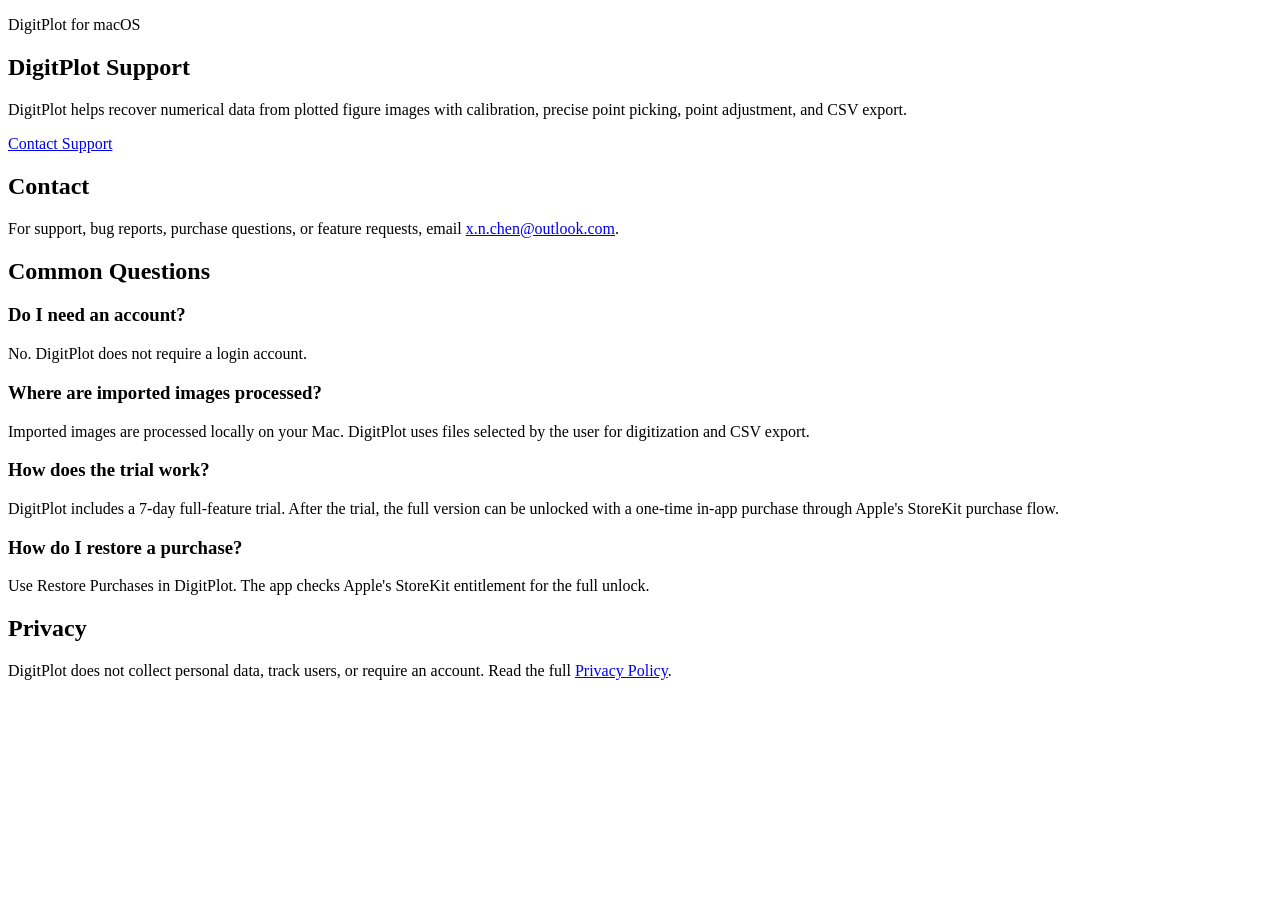
==== index.html @ 876b4fdb "Create index.html" ====
<!doctype html>
<html lang="en">
  <head>
    <meta charset="utf-8">
    <meta name="viewport" content="width=device-width, initial-scale=1">
    <title>DigitPlot Support</title>
    <meta
      name="description"
      content="Support information for DigitPlot, a macOS app for digitizing data from figure images."
    >
    <link rel="stylesheet" href="styles.css">
  </head>
  <body>
    <main>
      <section class="hero">
        <div class="app-icon" aria-hidden="true">
          <span></span>
        </div>
        <div>
          <p class="eyebrow">DigitPlot for macOS</p>
          <h1>DigitPlot Support</h1>
          <p class="lead">
            DigitPlot helps recover numerical data from plotted figure images with
            calibration, precise point picking, point adjustment, and CSV export.
          </p>
          <a class="primary-link" href="mailto:x.n.chen@outlook.com">Contact Support</a>
        </div>
      </section>

      <section>
        <h2>Contact</h2>
        <p>
          For support, bug reports, purchase questions, or feature requests, email
          <a href="mailto:x.n.chen@outlook.com">x.n.chen@outlook.com</a>.
        </p>
      </section>

      <section>
        <h2>Common Questions</h2>
        <div class="qa">
          <h3>Do I need an account?</h3>
          <p>No. DigitPlot does not require a login account.</p>
        </div>
        <div class="qa">
          <h3>Where are imported images processed?</h3>
          <p>
            Imported images are processed locally on your Mac. DigitPlot uses files
            selected by the user for digitization and CSV export.
          </p>
        </div>
        <div class="qa">
          <h3>How does the trial work?</h3>
          <p>
            DigitPlot includes a 7-day full-feature trial. After the trial, the full
            version can be unlocked with a one-time in-app purchase through Apple's
            StoreKit purchase flow.
          </p>
        </div>
        <div class="qa">
          <h3>How do I restore a purchase?</h3>
          <p>
            Use Restore Purchases in DigitPlot. The app checks Apple's StoreKit
            entitlement for the full unlock.
          </p>
        </div>
      </section>

      <section>
        <h2>Privacy</h2>
        <p>
          DigitPlot does not collect personal data, track users, or require an
          account. Read the full <a href="privacy.html">Privacy Policy</a>.
        </p>
      </section>
    </main>
  </body>
</html>
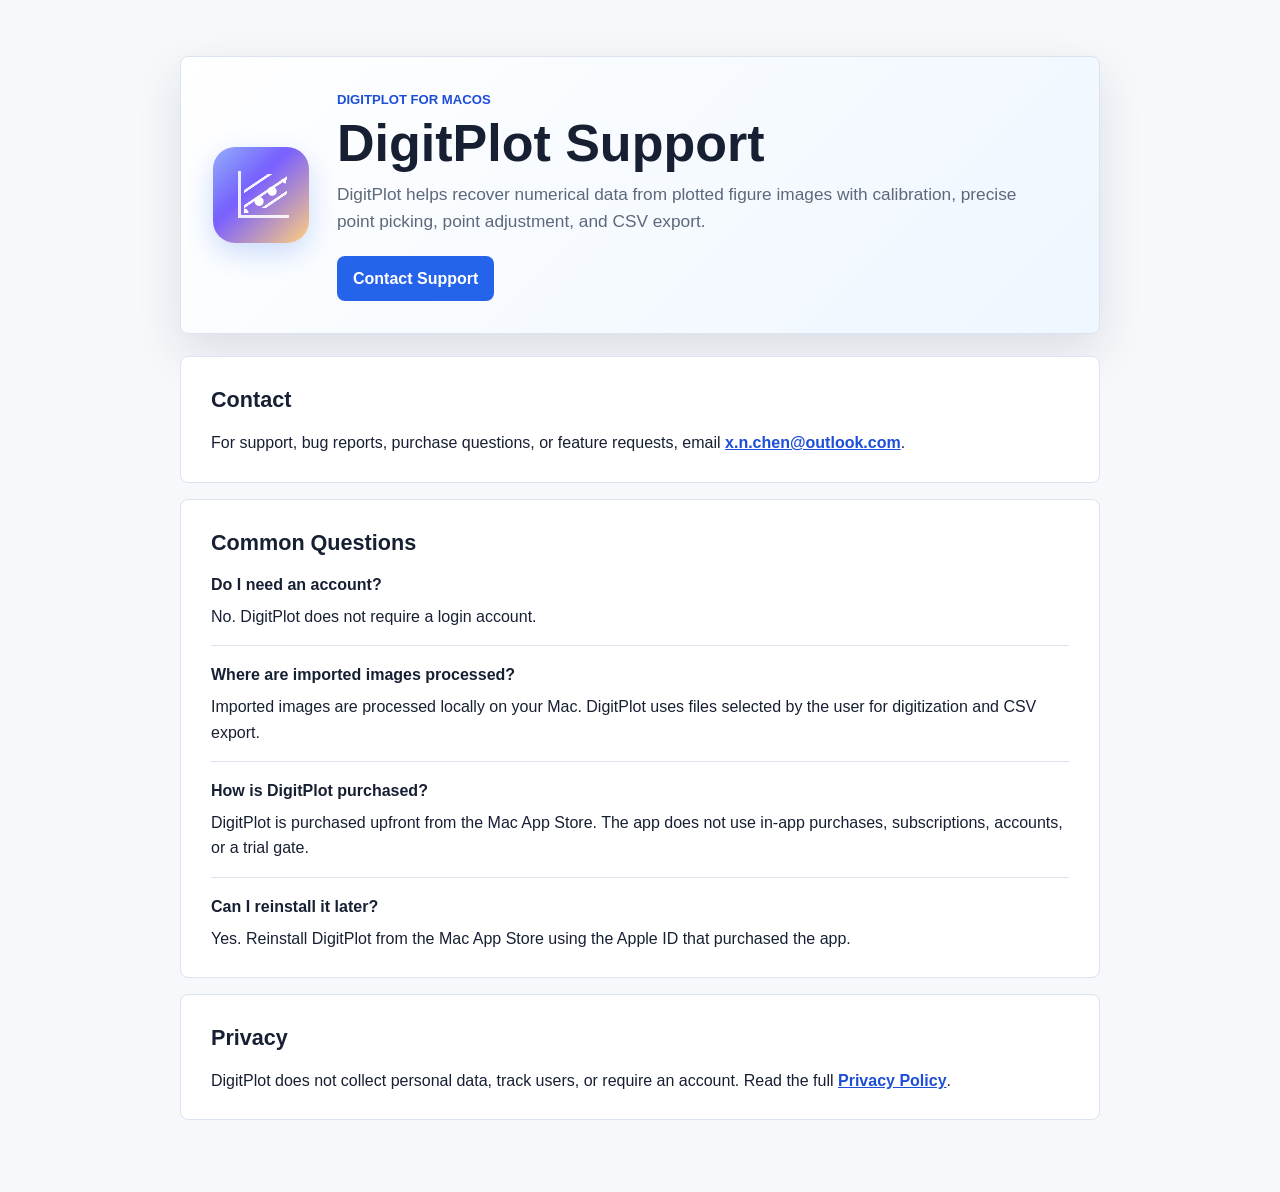
==== commit dcbdd270: "Update DigitPlot purchase model copy" ====
--- a/index.html
+++ b/index.html
@@ -49,18 +49,17 @@
           </p>
         </div>
         <div class="qa">
-          <h3>How does the trial work?</h3>
+          <h3>How is DigitPlot purchased?</h3>
           <p>
-            DigitPlot includes a 7-day full-feature trial. After the trial, the full
-            version can be unlocked with a one-time in-app purchase through Apple's
-            StoreKit purchase flow.
+            DigitPlot is purchased upfront from the Mac App Store. The app does not
+            use in-app purchases, subscriptions, accounts, or a trial gate.
           </p>
         </div>
         <div class="qa">
-          <h3>How do I restore a purchase?</h3>
+          <h3>Can I reinstall it later?</h3>
           <p>
-            Use Restore Purchases in DigitPlot. The app checks Apple's StoreKit
-            entitlement for the full unlock.
+            Yes. Reinstall DigitPlot from the Mac App Store using the Apple ID that
+            purchased the app.
           </p>
         </div>
       </section>
--- a/styles.css
+++ b/styles.css
@@ -0,0 +1,211 @@
+:root {
+  color-scheme: light;
+  --bg: #f6f8fb;
+  --panel: #ffffff;
+  --text: #172033;
+  --muted: #5d687a;
+  --line: #dbe3ee;
+  --accent: #2563eb;
+  --accent-dark: #1d4ed8;
+  --shadow: 0 18px 46px rgba(28, 42, 68, 0.12);
+}
+
+* {
+  box-sizing: border-box;
+}
+
+body {
+  margin: 0;
+  background: var(--bg);
+  color: var(--text);
+  font-family: -apple-system, BlinkMacSystemFont, "Segoe UI", sans-serif;
+  line-height: 1.6;
+}
+
+main {
+  width: min(920px, calc(100% - 40px));
+  margin: 0 auto;
+  padding: 56px 0 72px;
+}
+
+.hero {
+  display: grid;
+  grid-template-columns: 96px 1fr;
+  gap: 28px;
+  align-items: center;
+  padding: 32px;
+  margin-bottom: 22px;
+  background: linear-gradient(135deg, #ffffff 0%, #eef6ff 100%);
+  border: 1px solid var(--line);
+  border-radius: 8px;
+  box-shadow: var(--shadow);
+}
+
+.hero.compact {
+  margin-bottom: 28px;
+}
+
+.app-icon {
+  position: relative;
+  display: grid;
+  place-items: center;
+  width: 96px;
+  height: 96px;
+  border-radius: 22px;
+  background:
+    linear-gradient(135deg, rgba(255, 255, 255, 0.36), rgba(255, 255, 255, 0) 38%),
+    linear-gradient(135deg, #5b7cfa 0%, #7b61ff 42%, #ffcf7a 100%);
+  box-shadow: 0 10px 28px rgba(37, 99, 235, 0.22);
+}
+
+.app-icon::before,
+.app-icon::after,
+.app-icon span {
+  content: "";
+  position: absolute;
+  display: block;
+}
+
+.app-icon::before {
+  left: 25px;
+  bottom: 25px;
+  width: 48px;
+  height: 44px;
+  border-left: 3px solid rgba(255, 255, 255, 0.88);
+  border-bottom: 3px solid rgba(255, 255, 255, 0.88);
+}
+
+.app-icon::after {
+  left: 31px;
+  bottom: 30px;
+  width: 42px;
+  height: 34px;
+  background:
+    radial-gradient(circle at 0 100%, #ffffff 0 4px, transparent 5px),
+    radial-gradient(circle at 36% 66%, #ffffff 0 4px, transparent 5px),
+    radial-gradient(circle at 67% 36%, #ffffff 0 4px, transparent 5px),
+    radial-gradient(circle at 100% 0, #ffffff 0 4px, transparent 5px);
+}
+
+.app-icon span {
+  left: 31px;
+  bottom: 35px;
+  width: 43px;
+  height: 34px;
+  background:
+    linear-gradient(146deg, transparent 0 25%, rgba(255, 255, 255, 0.92) 26% 30%, transparent 31% 49%, rgba(255, 255, 255, 0.92) 50% 54%, transparent 55% 72%, rgba(255, 255, 255, 0.92) 73% 77%, transparent 78%);
+}
+
+.eyebrow {
+  margin: 0 0 6px;
+  color: var(--accent-dark);
+  font-size: 0.82rem;
+  font-weight: 700;
+  letter-spacing: 0;
+  text-transform: uppercase;
+}
+
+h1,
+h2,
+h3,
+p {
+  margin-top: 0;
+}
+
+h1 {
+  margin-bottom: 10px;
+  font-size: clamp(2rem, 5vw, 3.25rem);
+  line-height: 1.05;
+  letter-spacing: 0;
+}
+
+h2 {
+  margin-bottom: 12px;
+  font-size: 1.35rem;
+  letter-spacing: 0;
+}
+
+h3 {
+  margin-bottom: 6px;
+  font-size: 1rem;
+  letter-spacing: 0;
+}
+
+.lead {
+  max-width: 680px;
+  margin-bottom: 20px;
+  color: var(--muted);
+  font-size: 1.08rem;
+}
+
+section:not(.hero) {
+  padding: 26px 30px;
+  margin-top: 16px;
+  background: var(--panel);
+  border: 1px solid var(--line);
+  border-radius: 8px;
+}
+
+a {
+  color: var(--accent-dark);
+  font-weight: 650;
+}
+
+.primary-link {
+  display: inline-block;
+  padding: 10px 16px;
+  color: #ffffff;
+  text-decoration: none;
+  background: var(--accent);
+  border-radius: 8px;
+}
+
+.primary-link:hover {
+  background: var(--accent-dark);
+}
+
+.qa {
+  padding-top: 16px;
+  border-top: 1px solid var(--line);
+}
+
+.qa:first-of-type {
+  padding-top: 0;
+  border-top: 0;
+}
+
+.qa + .qa {
+  margin-top: 16px;
+}
+
+.qa p,
+section p:last-child {
+  margin-bottom: 0;
+}
+
+.footer-link {
+  margin: 24px 0 0;
+}
+
+@media (max-width: 640px) {
+  main {
+    width: min(100% - 28px, 920px);
+    padding-top: 28px;
+  }
+
+  .hero {
+    grid-template-columns: 1fr;
+    gap: 18px;
+    padding: 24px;
+  }
+
+  .app-icon {
+    width: 78px;
+    height: 78px;
+    border-radius: 18px;
+  }
+
+  section:not(.hero) {
+    padding: 22px;
+  }
+}
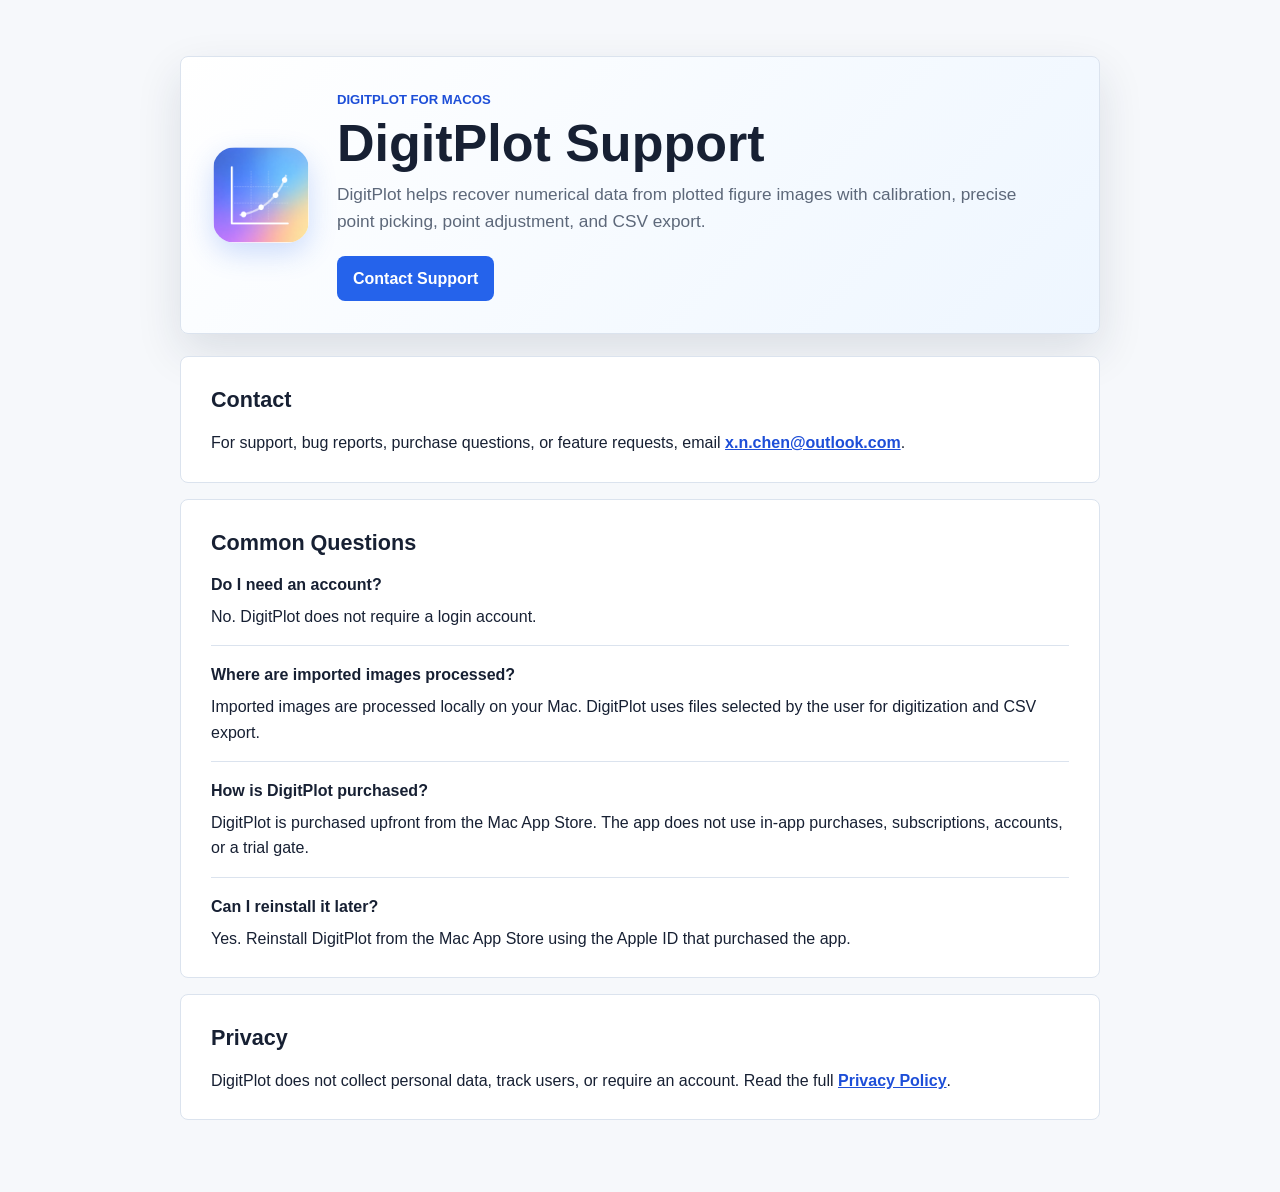
==== commit 115c1dad: "Use app icon on support pages" ====
--- a/index.html
+++ b/index.html
@@ -8,14 +8,14 @@
       name="description"
       content="Support information for DigitPlot, a macOS app for digitizing data from figure images."
     >
+    <link rel="icon" href="app-icon.png" type="image/png">
+    <link rel="apple-touch-icon" href="app-icon.png">
     <link rel="stylesheet" href="styles.css">
   </head>
   <body>
     <main>
       <section class="hero">
-        <div class="app-icon" aria-hidden="true">
-          <span></span>
-        </div>
+        <img class="app-icon" src="app-icon.png" alt="DigitPlot app icon">
         <div>
           <p class="eyebrow">DigitPlot for macOS</p>
           <h1>DigitPlot Support</h1>
--- a/styles.css
+++ b/styles.css
@@ -46,54 +46,11 @@
 }
 
 .app-icon {
-  position: relative;
-  display: grid;
-  place-items: center;
   width: 96px;
   height: 96px;
   border-radius: 22px;
-  background:
-    linear-gradient(135deg, rgba(255, 255, 255, 0.36), rgba(255, 255, 255, 0) 38%),
-    linear-gradient(135deg, #5b7cfa 0%, #7b61ff 42%, #ffcf7a 100%);
+  object-fit: cover;
   box-shadow: 0 10px 28px rgba(37, 99, 235, 0.22);
-}
-
-.app-icon::before,
-.app-icon::after,
-.app-icon span {
-  content: "";
-  position: absolute;
-  display: block;
-}
-
-.app-icon::before {
-  left: 25px;
-  bottom: 25px;
-  width: 48px;
-  height: 44px;
-  border-left: 3px solid rgba(255, 255, 255, 0.88);
-  border-bottom: 3px solid rgba(255, 255, 255, 0.88);
-}
-
-.app-icon::after {
-  left: 31px;
-  bottom: 30px;
-  width: 42px;
-  height: 34px;
-  background:
-    radial-gradient(circle at 0 100%, #ffffff 0 4px, transparent 5px),
-    radial-gradient(circle at 36% 66%, #ffffff 0 4px, transparent 5px),
-    radial-gradient(circle at 67% 36%, #ffffff 0 4px, transparent 5px),
-    radial-gradient(circle at 100% 0, #ffffff 0 4px, transparent 5px);
-}
-
-.app-icon span {
-  left: 31px;
-  bottom: 35px;
-  width: 43px;
-  height: 34px;
-  background:
-    linear-gradient(146deg, transparent 0 25%, rgba(255, 255, 255, 0.92) 26% 30%, transparent 31% 49%, rgba(255, 255, 255, 0.92) 50% 54%, transparent 55% 72%, rgba(255, 255, 255, 0.92) 73% 77%, transparent 78%);
 }
 
 .eyebrow {
